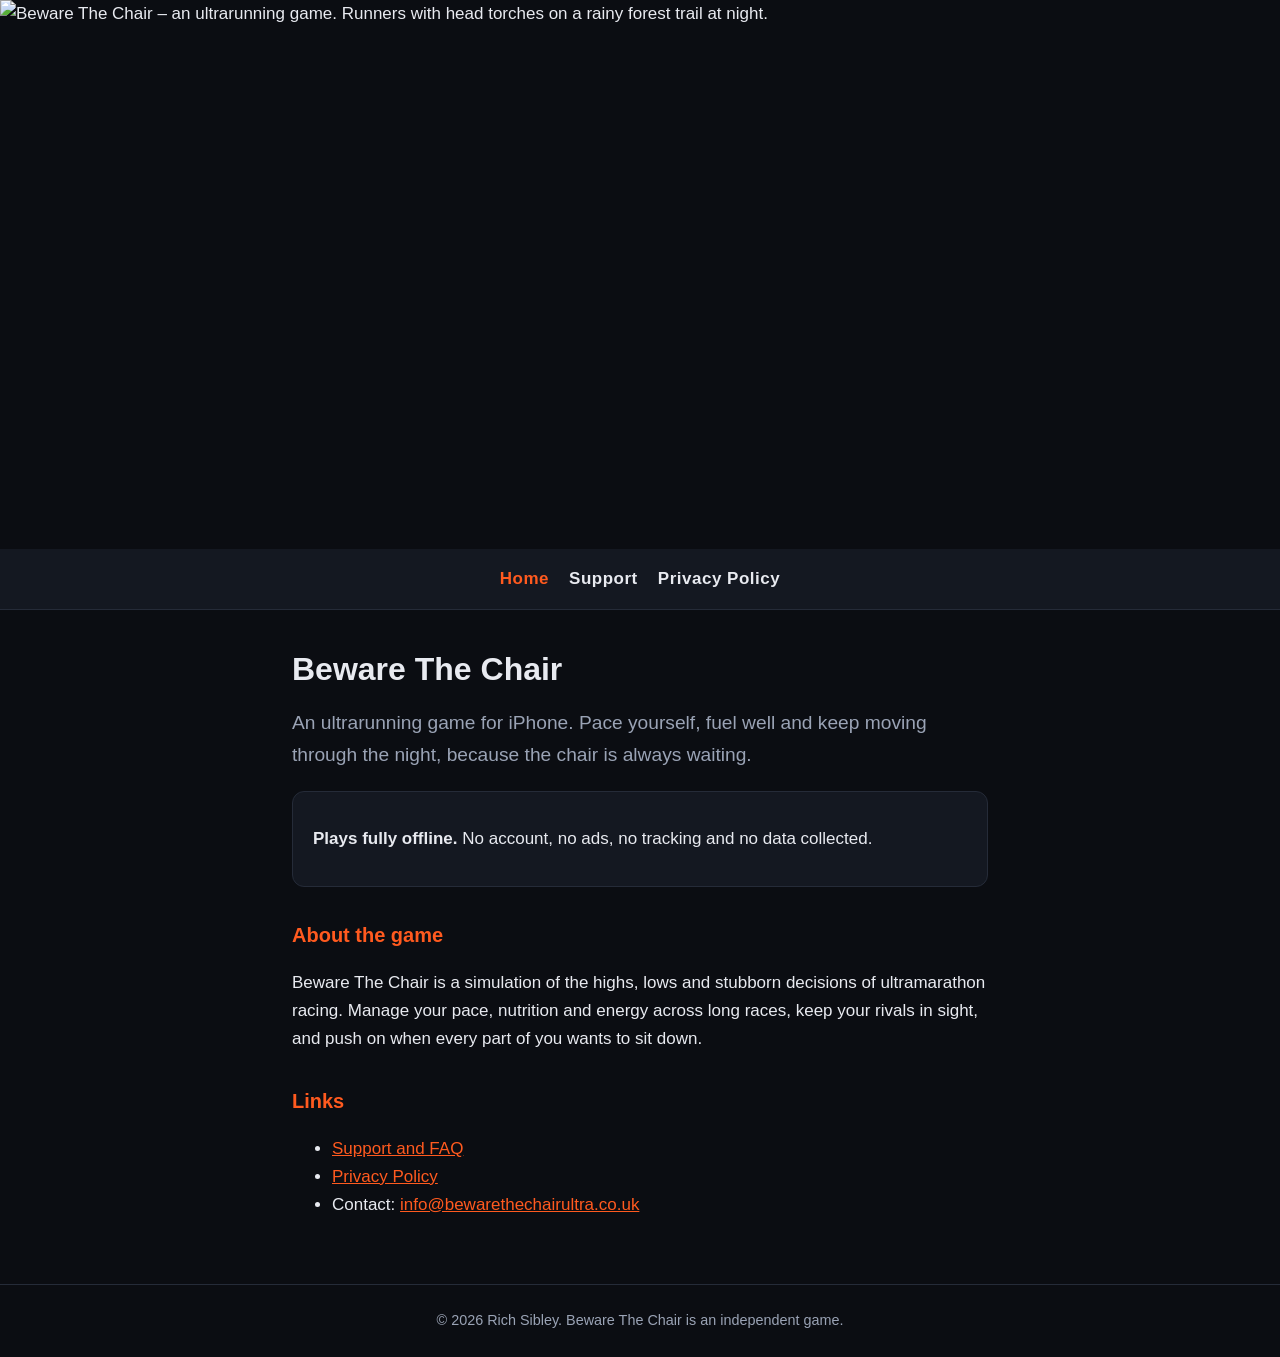
==== index.html @ 1fa08305 "Add initial HTML structure for the game page" ====
<!DOCTYPE html>
<html lang="en-GB">
<head>
<meta charset="utf-8">
<meta name="viewport" content="width=device-width, initial-scale=1">
<title>Beware The Chair – An Ultrarunning Game</title>
<meta name="description" content="Beware The Chair is an ultrarunning game for iPhone. Pace, fuel and survive the night. Plays fully offline, with no accounts, ads or tracking.">
<link rel="stylesheet" href="style.css">
</head>
<body>
<header class="hero">
<img src="header.jpg" alt="Beware The Chair – an ultrarunning game. Runners with head torches on a rainy forest trail at night." width="1920" height="823">
</header>
<nav aria-label="Main">
<a href="index.html" aria-current="page">Home</a>
<a href="support.html">Support</a>
<a href="privacy.html">Privacy Policy</a>
</nav>
<main>
<h1>Beware The Chair</h1>
<p class="lede">An ultrarunning game for iPhone. Pace yourself, fuel well and keep moving through the night, because the chair is always waiting.</p>

<div class="card">
<p><strong>Plays fully offline.</strong> No account, no ads, no tracking and no data collected.</p>
</div>

<h2>About the game</h2>
<p>Beware The Chair is a simulation of the highs, lows and stubborn decisions of ultramarathon racing. Manage your pace, nutrition and energy across long races, keep your rivals in sight, and push on when every part of you wants to sit down.</p>

<h2>Links</h2>
<ul>
<li><a href="support.html">Support and FAQ</a></li>
<li><a href="privacy.html">Privacy Policy</a></li>
<li>Contact: <a href="mailto:info@bewarethechairultra.co.uk">info@bewarethechairultra.co.uk</a></li>
</ul>
</main>
<footer>&copy; 2026 Rich Sibley. Beware The Chair is an independent game.</footer>
</body>
</html>
---- style.css ----
:root{--bg:#0b0d12;--panel:#141821;--text:#e8eaf0;--muted:#9aa3b5;--accent:#ff5a1f;--line:#252b38}
*{box-sizing:border-box}
html{-webkit-text-size-adjust:100%}
body{margin:0;background:var(--bg);color:var(--text);font:17px/1.65 -apple-system,BlinkMacSystemFont,"Segoe UI",Roboto,Helvetica,Arial,sans-serif}
a{color:var(--accent)}
a:hover{text-decoration:none}
.hero img{display:block;width:100%;height:auto}
nav{display:flex;flex-wrap:wrap;gap:1.25rem;justify-content:center;padding:1rem;background:var(--panel);border-bottom:1px solid var(--line)}
nav a{color:var(--text);text-decoration:none;font-weight:600;letter-spacing:.03em}
nav a:hover,nav a[aria-current="page"]{color:var(--accent)}
main{max-width:46rem;margin:0 auto;padding:2rem 1.25rem 3rem}
h1{font-size:2rem;line-height:1.2;margin:.5rem 0 1rem}
h2{font-size:1.25rem;margin:2rem 0 .5rem;color:var(--accent)}
.lede{font-size:1.2rem;color:var(--muted)}
.card{background:var(--panel);border:1px solid var(--line);border-radius:12px;padding:1rem 1.25rem;margin:1.25rem 0}
.muted{color:var(--muted);font-size:.95rem}
details{background:var(--panel);border:1px solid var(--line);border-radius:10px;padding:.75rem 1rem;margin:.75rem 0}
summary{cursor:pointer;font-weight:600}
footer{border-top:1px solid var(--line);text-align:center;padding:1.5rem 1rem;color:var(--muted);font-size:.9rem}
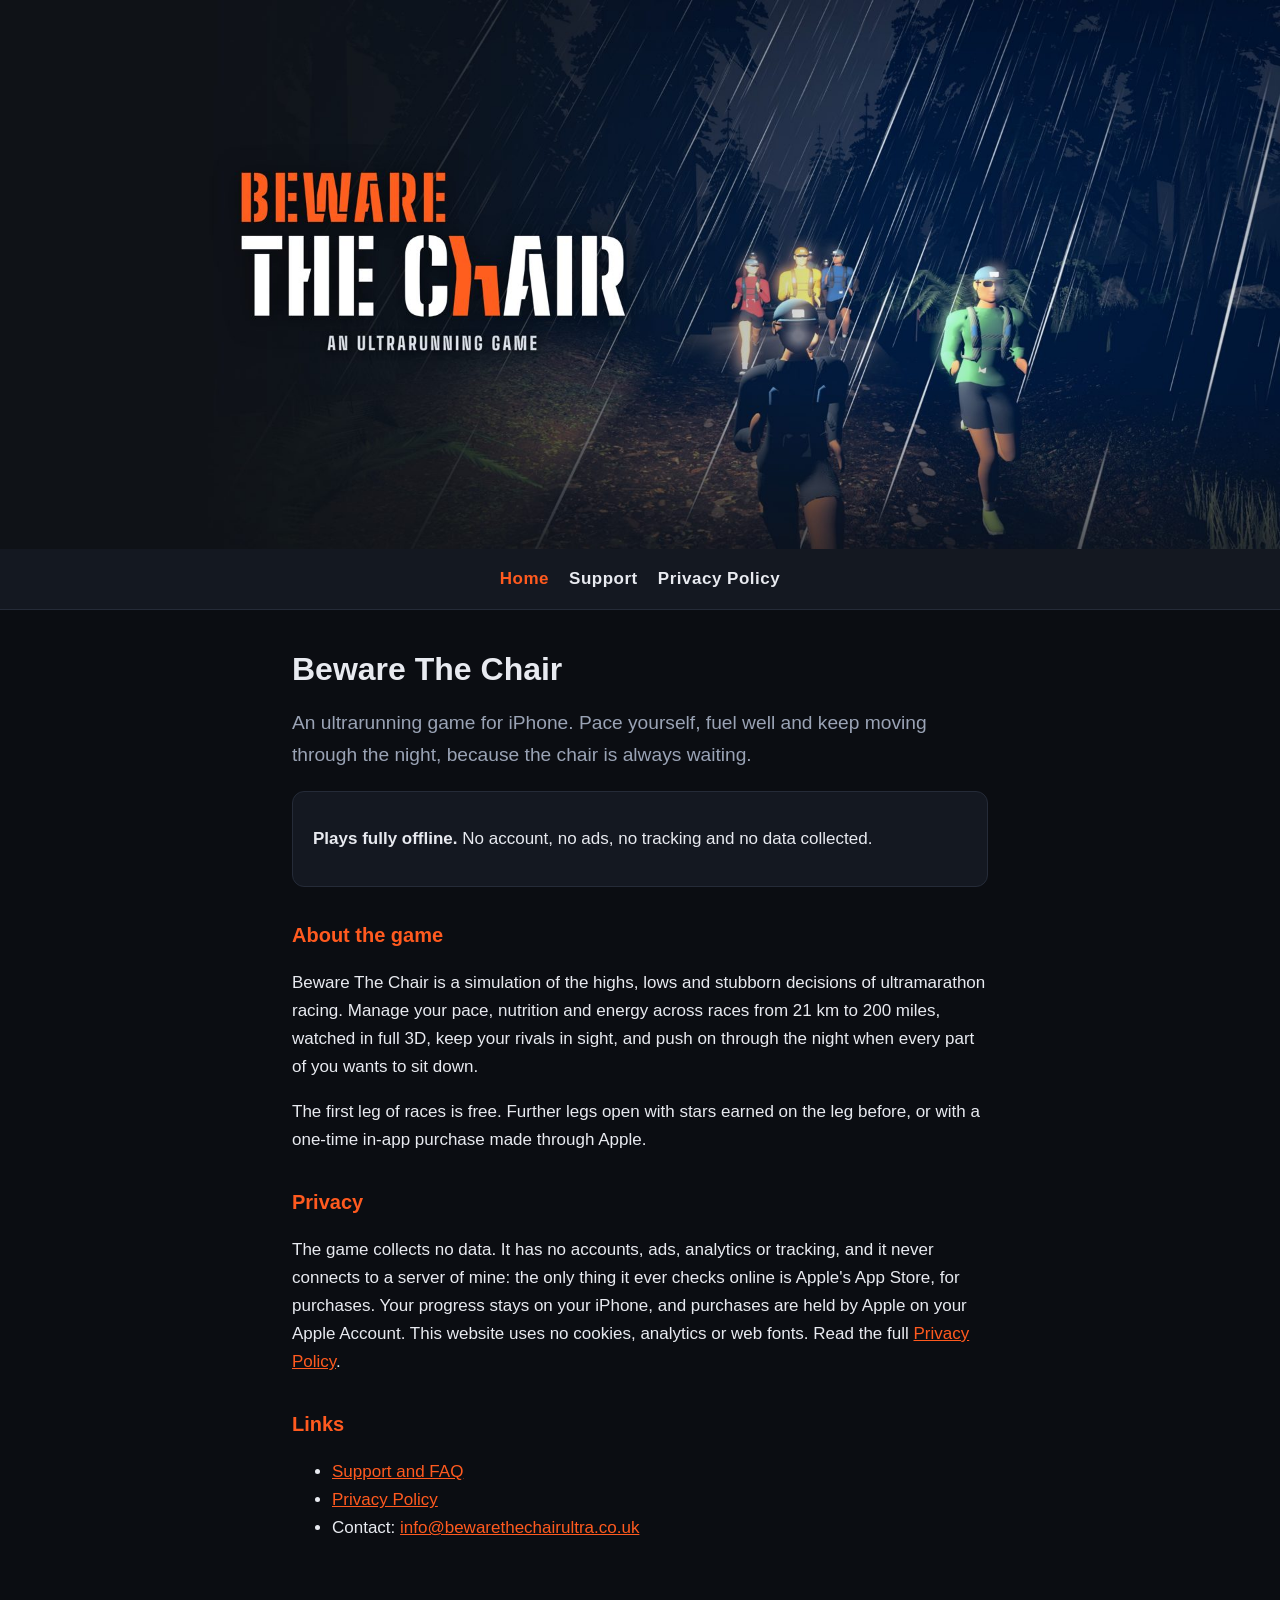
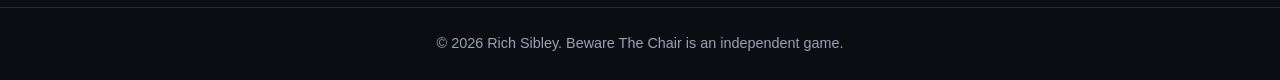
==== commit caa7bb35: "Enhance game description and privacy information Expanded game description and added privacy details" ====
--- a/index.html
+++ b/index.html
@@ -25,7 +25,11 @@
 </div>
 
 <h2>About the game</h2>
-<p>Beware The Chair is a simulation of the highs, lows and stubborn decisions of ultramarathon racing. Manage your pace, nutrition and energy across long races, keep your rivals in sight, and push on when every part of you wants to sit down.</p>
+<p>Beware The Chair is a simulation of the highs, lows and stubborn decisions of ultramarathon racing. Manage your pace, nutrition and energy across races from 21 km to 200 miles, watched in full 3D, keep your rivals in sight, and push on through the night when every part of you wants to sit down.</p>
+<p>The first leg of races is free. Further legs open with stars earned on the leg before, or with a one-time in-app purchase made through Apple.</p>
+
+<h2>Privacy</h2>
+<p>The game collects no data. It has no accounts, ads, analytics or tracking, and it never connects to a server of mine: the only thing it ever checks online is Apple's App Store, for purchases. Your progress stays on your iPhone, and purchases are held by Apple on your Apple Account. This website uses no cookies, analytics or web fonts. Read the full <a href="privacy.html">Privacy Policy</a>.</p>
 
 <h2>Links</h2>
 <ul>
